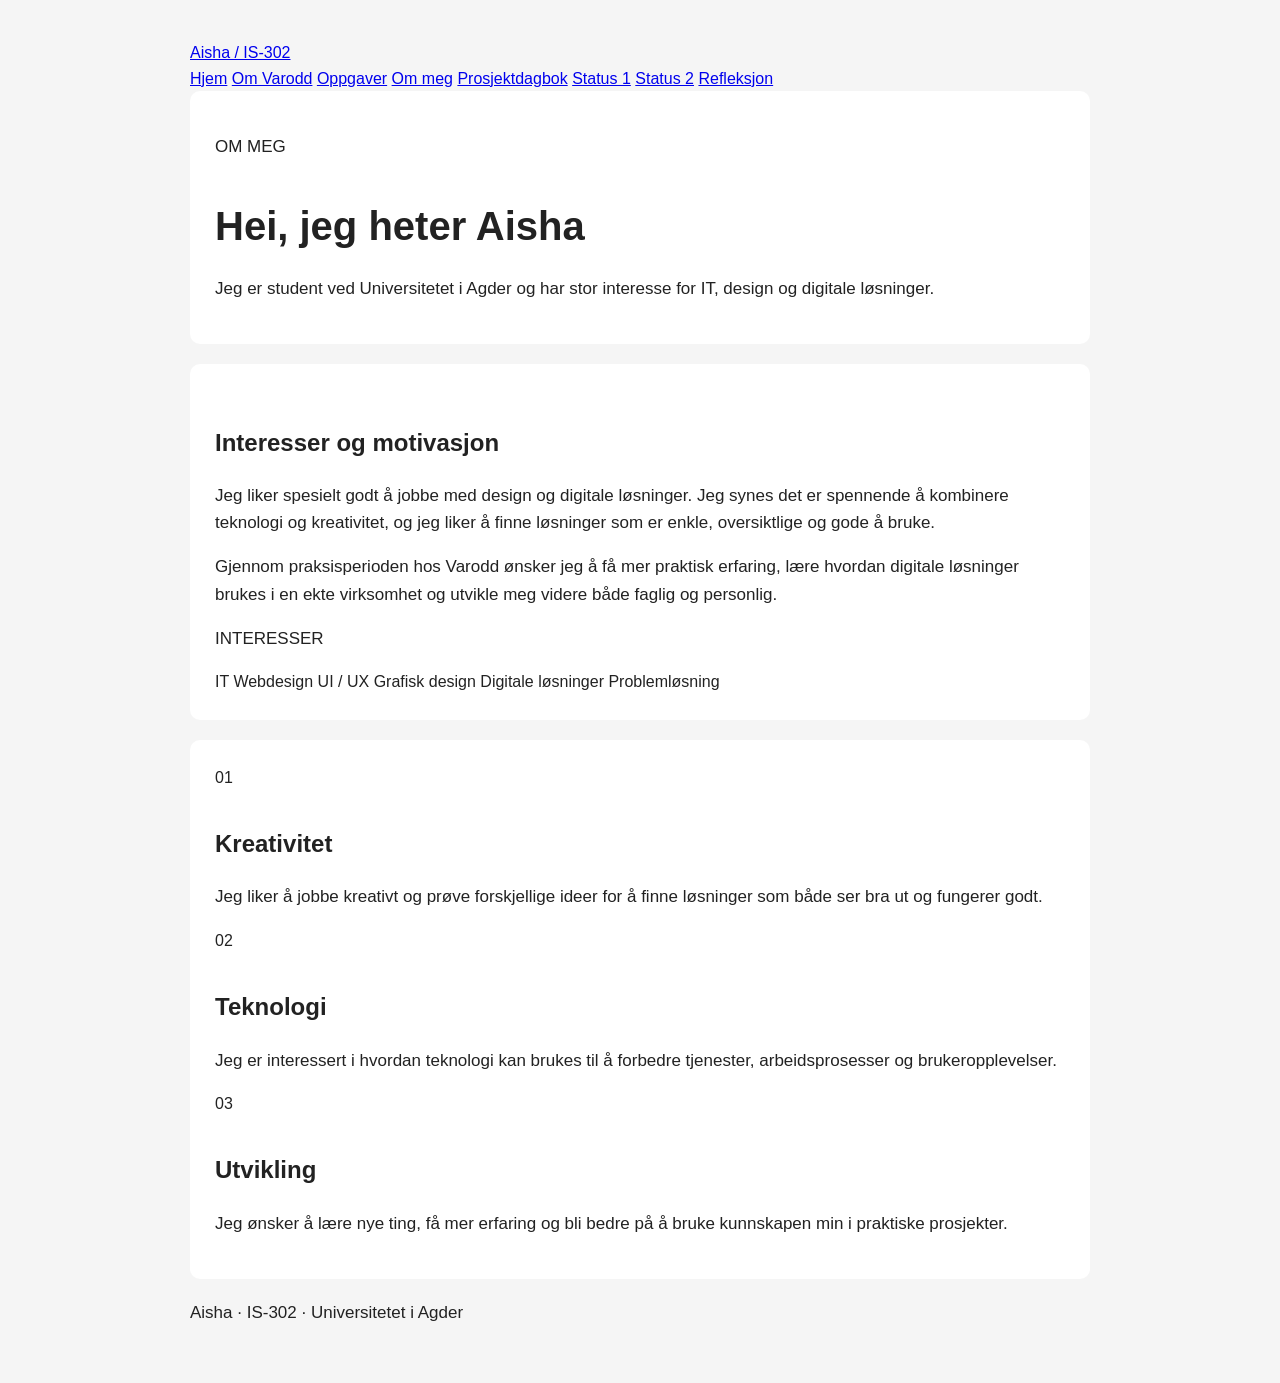
==== om-meg.html @ f6981ced "Create om-meg.html" ====
<!DOCTYPE html>
<html lang="no">
<head>
  <meta charset="UTF-8">
  <meta name="viewport" content="width=device-width, initial-scale=1.0">

  <title>Om meg</title>

  <link rel="stylesheet" href="style.css">
</head>

<body>

  <header class="navbar">
    <a href="index.html" class="logo">Aisha / IS-302</a>

    <nav>
      <a href="index.html">Hjem</a>
      <a href="om-varodd.html">Om Varodd</a>
      <a href="oppgaver.html">Oppgaver</a>
      <a href="om-meg.html" class="active">Om meg</a>
      <a href="prosjektdagbok.html">Prosjektdagbok</a>
      <a href="status1.html">Status 1</a>
      <a href="status2.html">Status 2</a>
      <a href="refleksjon.html">Refleksjon</a>
    </nav>
  </header>

  <main class="page">

    <section class="page-hero">
      <p class="eyebrow">OM MEG</p>

      <h1>Hei, jeg heter Aisha</h1>

      <p class="page-intro">
        Jeg er student ved Universitetet i Agder og har stor interesse
        for IT, design og digitale løsninger.
      </p>
    </section>

    <section class="about-layout">

      <article class="about-main">
        <h2>Interesser og motivasjon</h2>

        <p>
          Jeg liker spesielt godt å jobbe med design og digitale løsninger.
          Jeg synes det er spennende å kombinere teknologi og kreativitet,
          og jeg liker å finne løsninger som er enkle, oversiktlige og gode å bruke.
        </p>

        <p>
          Gjennom praksisperioden hos Varodd ønsker jeg å få mer praktisk erfaring,
          lære hvordan digitale løsninger brukes i en ekte virksomhet og utvikle
          meg videre både faglig og personlig.
        </p>
      </article>

      <aside class="skills-card">
        <p class="eyebrow">INTERESSER</p>

        <div class="skill-list">
          <span>IT</span>
          <span>Webdesign</span>
          <span>UI / UX</span>
          <span>Grafisk design</span>
          <span>Digitale løsninger</span>
          <span>Problemløsning</span>
        </div>
      </aside>

    </section>

    <section class="content-grid">

      <article class="info-card">
        <span class="card-number">01</span>
        <h2>Kreativitet</h2>
        <p>
          Jeg liker å jobbe kreativt og prøve forskjellige ideer for å finne
          løsninger som både ser bra ut og fungerer godt.
        </p>
      </article>

      <article class="info-card">
        <span class="card-number">02</span>
        <h2>Teknologi</h2>
        <p>
          Jeg er interessert i hvordan teknologi kan brukes til å forbedre
          tjenester, arbeidsprosesser og brukeropplevelser.
        </p>
      </article>

      <article class="info-card">
        <span class="card-number">03</span>
        <h2>Utvikling</h2>
        <p>
          Jeg ønsker å lære nye ting, få mer erfaring og bli bedre på å bruke
          kunnskapen min i praktiske prosjekter.
        </p>
      </article>

    </section>

  </main>

  <footer>
    <p>Aisha · IS-302 · Universitetet i Agder</p>
  </footer>

  <script src="script.js"></script>

</body>
</html>
---- style.css ----
body {
  font-family: Arial, sans-serif;
  max-width: 900px;
  margin: 0 auto;
  padding: 40px 20px;
  line-height: 1.6;
  background-color: #f5f5f5;
  color: #222;
}

h1 {
  font-size: 40px;
  margin-bottom: 10px;
}

h2 {
  margin-top: 35px;
  font-size: 24px;
}

p {
  font-size: 17px;
}

section {
  background: white;
  padding: 25px;
  margin-bottom: 20px;
  border-radius: 10px;
}
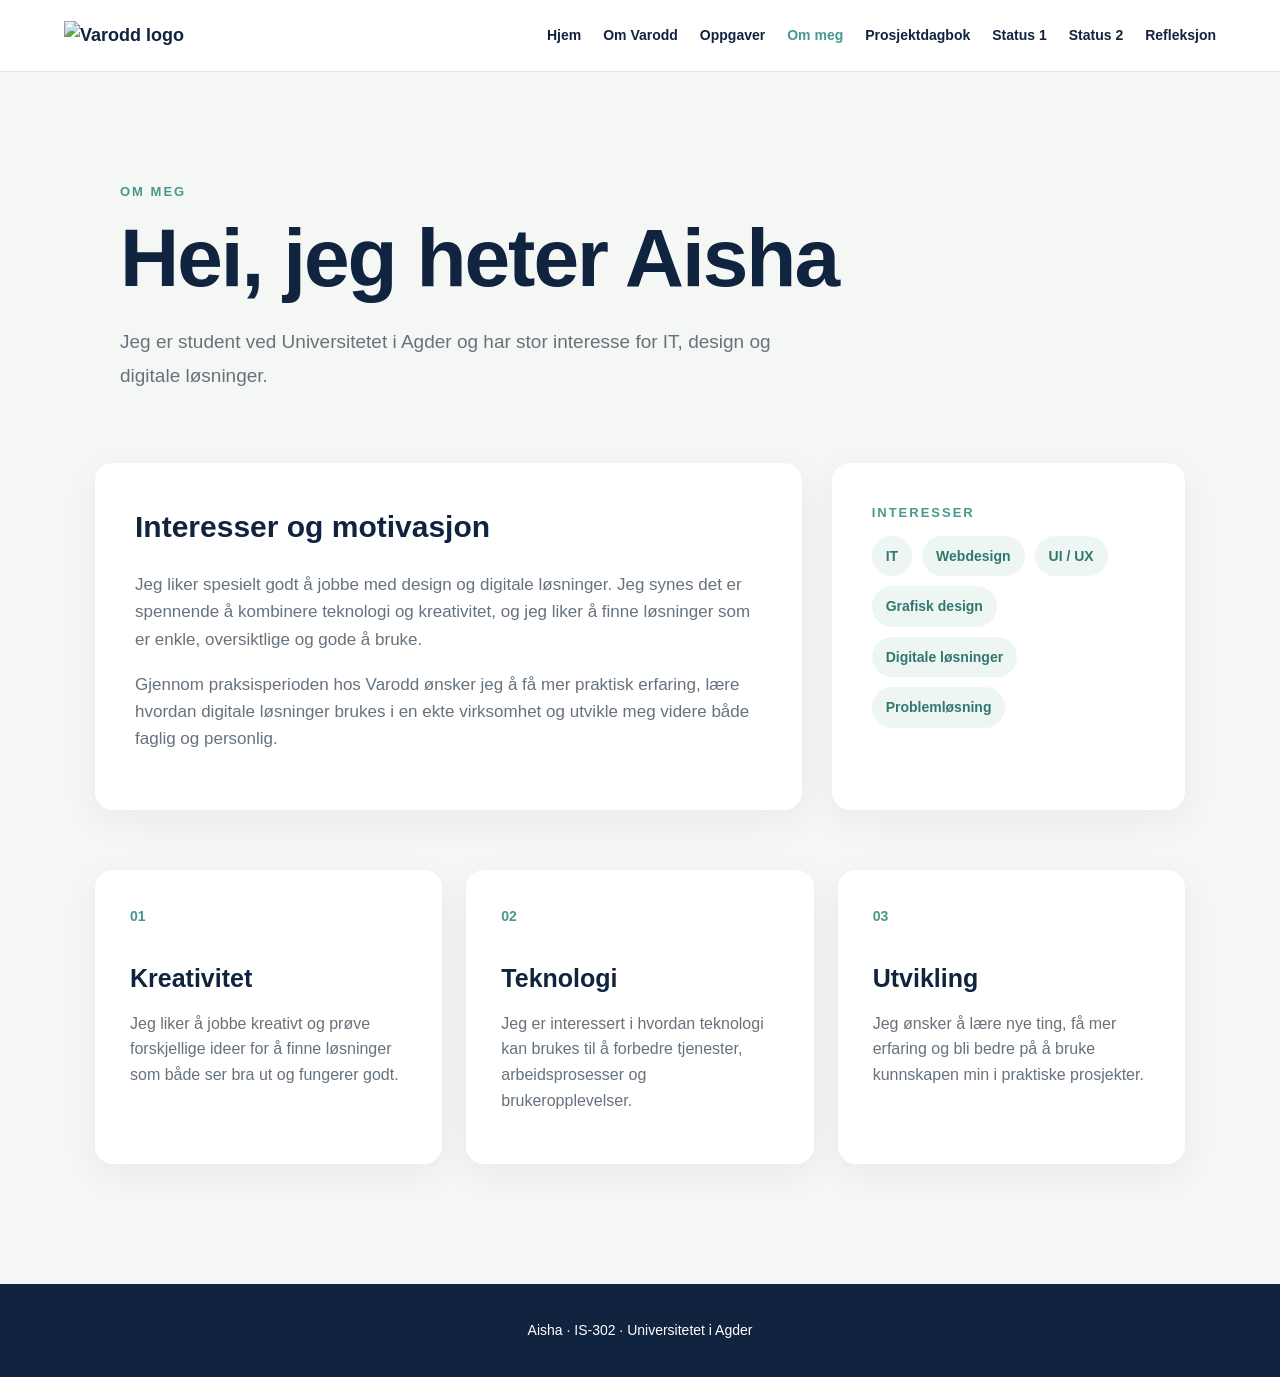
==== commit 2e780ddb: "Update om-meg.html" ====
--- a/om-meg.html
+++ b/om-meg.html
@@ -12,7 +12,9 @@
 <body>
 
   <header class="navbar">
-    <a href="index.html" class="logo">Aisha / IS-302</a>
+    <a href="index.html" class="logo">
+  <img src="logo.jpg" alt="Varodd logo">
+</a>
 
     <nav>
       <a href="index.html">Hjem</a>
--- a/style.css
+++ b/style.css
@@ -1,30 +1,498 @@
+* {
+  box-sizing: border-box;
+  margin: 0;
+  padding: 0;
+}
+
+html {
+  scroll-behavior: smooth;
+}
+
 body {
-  font-family: Arial, sans-serif;
+  font-family: Arial, Helvetica, sans-serif;
+  background: #f5f7f4;
+  color: #10233f;
+  line-height: 1.6;
+}
+
+/* NAVBAR */
+
+.navbar {
+  position: sticky;
+  top: 0;
+  z-index: 1000;
+  min-height: 72px;
+  padding: 0 5%;
+  display: flex;
+  align-items: center;
+  justify-content: space-between;
+  background: rgba(255, 255, 255, 0.96);
+  backdrop-filter: blur(10px);
+  border-bottom: 1px solid #e4e8e5;
+}
+
+.logo {
+  color: #10233f;
+  text-decoration: none;
+  font-size: 18px;
+  font-weight: 700;
+}
+
+nav {
+  display: flex;
+  align-items: center;
+  gap: 22px;
+  flex-wrap: wrap;
+}
+
+nav a {
+  color: #10233f;
+  text-decoration: none;
+  font-size: 14px;
+  font-weight: 600;
+  transition: color 0.2s ease;
+}
+
+nav a:hover,
+nav a.active {
+  color: #48998d;
+}
+
+/* FORSIDE / HERO */
+
+.hero {
+  position: relative;
+  min-height: 100vh;
+  display: flex;
+  align-items: center;
+  justify-content: center;
+  background-image: url("varodd.jpg");
+  background-size: cover;
+  background-position: center;
+  overflow: hidden;
+}
+
+.hero-overlay {
+  position: absolute;
+  inset: 0;
+  background: rgba(8, 31, 54, 0.48);
+}
+
+.hero-content {
+  position: relative;
+  z-index: 2;
+  text-align: center;
+  color: white;
+  padding: 30px;
+}
+
+.varodd-title {
+  display: flex;
+  justify-content: center;
+  gap: 8px;
+  overflow: hidden;
+}
+
+.letter {
+  display: inline-block;
+  font-size: clamp(65px, 12vw, 160px);
+  line-height: 1;
+  font-weight: 800;
+  letter-spacing: -5px;
+  opacity: 0;
+}
+
+.from-top {
+  transform: translateY(-180px);
+  animation: enterTop 1.3s forwards;
+}
+
+.from-bottom {
+  transform: translateY(180px);
+  animation: enterBottom 1.3s forwards;
+}
+
+@keyframes enterTop {
+  to {
+    opacity: 1;
+    transform: translateY(0);
+  }
+}
+
+@keyframes enterBottom {
+  to {
+    opacity: 1;
+    transform: translateY(0);
+  }
+}
+
+.hero-subtitle {
+  margin-top: 28px;
+  font-size: 20px;
+  opacity: 0;
+  animation: fadeIn 1s forwards;
+  animation-delay: 1.6s;
+}
+
+.hero-button {
+  display: inline-block;
+  margin-top: 30px;
+  padding: 14px 26px;
+  background: #58a79c;
+  color: white;
+  text-decoration: none;
+  border-radius: 50px;
+  font-weight: 700;
+  opacity: 0;
+  animation: fadeIn 1s forwards;
+  animation-delay: 2s;
+  transition: transform 0.2s ease, background 0.2s ease;
+}
+
+.hero-button:hover {
+  transform: translateY(-2px);
+  background: #478f85;
+}
+
+@keyframes fadeIn {
+  to {
+    opacity: 1;
+  }
+}
+
+/* FORSIDE INTRO */
+
+.intro {
+  max-width: 950px;
+  margin: 0 auto;
+  padding: 110px 30px 80px;
+  text-align: center;
+}
+
+.eyebrow {
+  margin-bottom: 12px;
+  color: #48998d;
+  font-size: 13px;
+  font-weight: 700;
+  letter-spacing: 2px;
+}
+
+.intro h2 {
+  margin: 16px 0 25px;
+  font-size: clamp(35px, 5vw, 60px);
+  line-height: 1.1;
+}
+
+.intro p:last-child {
+  max-width: 700px;
+  margin: 0 auto;
+  line-height: 1.8;
+  font-size: 18px;
+  color: #5d6875;
+}
+
+/* FORSIDE CARDS */
+
+.cards {
+  max-width: 1150px;
+  margin: 0 auto;
+  padding: 20px 30px 120px;
+  display: grid;
+  grid-template-columns: repeat(3, 1fr);
+  gap: 25px;
+}
+
+.card {
+  background: white;
+  padding: 40px;
+  border-radius: 18px;
+  min-height: 280px;
+  box-shadow: 0 10px 35px rgba(16, 35, 63, 0.06);
+}
+
+.card span {
+  color: #48998d;
+  font-weight: 700;
+  font-size: 14px;
+}
+
+.card h3 {
+  margin: 35px 0 15px;
+  font-size: 25px;
+}
+
+.card p {
+  line-height: 1.7;
+  color: #66717d;
+}
+
+/* VANLIGE SIDER */
+
+.page {
+  min-height: 100vh;
+}
+
+.page-hero {
+  max-width: 1100px;
+  margin: 0 auto;
+  padding: 110px 30px 70px;
+}
+
+.page-hero h1 {
   max-width: 900px;
-  margin: 0 auto;
-  padding: 40px 20px;
-  line-height: 1.6;
-  background-color: #f5f5f5;
-  color: #222;
-}
-
-h1 {
-  font-size: 40px;
+  margin-bottom: 24px;
+  font-size: clamp(44px, 7vw, 82px);
+  line-height: 1.05;
+  letter-spacing: -2px;
+}
+
+.page-intro {
+  max-width: 700px;
+  color: #66727d;
+  font-size: 19px;
+  line-height: 1.8;
+}
+
+/* INFO CARDS */
+
+.content-grid {
+  max-width: 1150px;
+  margin: 0 auto;
+  padding: 0 30px 120px;
+  display: grid;
+  grid-template-columns: repeat(3, 1fr);
+  gap: 24px;
+}
+
+.info-card {
+  padding: 35px;
+  background: white;
+  border-radius: 18px;
+  box-shadow: 0 10px 35px rgba(16, 35, 63, 0.06);
+}
+
+.card-number {
+  display: block;
+  margin-bottom: 35px;
+  color: #48998d;
+  font-size: 14px;
+  font-weight: 700;
+}
+
+.info-card h2 {
+  margin-bottom: 18px;
+  font-size: 25px;
+  line-height: 1.2;
+}
+
+.info-card p {
+  margin-bottom: 16px;
+  color: #66727d;
+}
+
+/* OM MEG */
+
+.about-layout {
+  max-width: 1150px;
+  margin: 0 auto;
+  padding: 0 30px 60px;
+  display: grid;
+  grid-template-columns: 2fr 1fr;
+  gap: 30px;
+}
+
+.about-main,
+.skills-card {
+  padding: 40px;
+  background: white;
+  border-radius: 18px;
+  box-shadow: 0 10px 35px rgba(16, 35, 63, 0.06);
+}
+
+.about-main h2 {
+  margin-bottom: 20px;
+  font-size: 30px;
+}
+
+.about-main p {
+  margin-bottom: 18px;
+  color: #66727d;
+  font-size: 17px;
+}
+
+.skill-list {
+  display: flex;
+  flex-wrap: wrap;
+  gap: 10px;
+}
+
+.skill-list span {
+  padding: 9px 14px;
+  background: #eef6f3;
+  color: #32776e;
+  border-radius: 100px;
+  font-size: 14px;
+  font-weight: 600;
+}
+
+/* PROSJEKTDAGBOK */
+
+.timeline {
+  position: relative;
+  max-width: 900px;
+  margin: 0 auto;
+  padding: 0 30px 120px;
+}
+
+.timeline::before {
+  content: "";
+  position: absolute;
+  left: 43px;
+  top: 0;
+  bottom: 120px;
+  width: 2px;
+  background: #cfe4df;
+}
+
+.timeline-item {
+  position: relative;
+  padding-left: 65px;
+  margin-bottom: 45px;
+}
+
+.timeline-marker {
+  position: absolute;
+  left: 6px;
+  top: 8px;
+  width: 16px;
+  height: 16px;
+  border-radius: 50%;
+  background: #48998d;
+  border: 4px solid #e9f4f1;
+}
+
+.timeline-content {
+  padding: 30px;
+  background: white;
+  border-radius: 18px;
+  box-shadow: 0 10px 35px rgba(16, 35, 63, 0.06);
+}
+
+.timeline-date {
+  display: block;
   margin-bottom: 10px;
-}
-
-h2 {
-  margin-top: 35px;
-  font-size: 24px;
-}
-
-p {
-  font-size: 17px;
-}
-
-section {
+  color: #48998d;
+  font-size: 13px;
+  font-weight: 700;
+  letter-spacing: 1px;
+  text-transform: uppercase;
+}
+
+.timeline-content h2 {
+  margin-bottom: 12px;
+  font-size: 25px;
+}
+
+.timeline-content p {
+  color: #66727d;
+}
+
+/* REFLEKSJON */
+
+.reflection-layout {
+  max-width: 1100px;
+  margin: 0 auto;
+  padding: 0 30px 120px;
+  display: grid;
+  grid-template-columns: repeat(2, 1fr);
+  gap: 24px;
+}
+
+.reflection-card {
+  padding: 36px;
   background: white;
-  padding: 25px;
-  margin-bottom: 20px;
-  border-radius: 10px;
-}
+  border-radius: 18px;
+  box-shadow: 0 10px 35px rgba(16, 35, 63, 0.06);
+}
+
+.reflection-card h2 {
+  margin-bottom: 18px;
+  font-size: 26px;
+}
+
+.reflection-card p {
+  color: #66727d;
+}
+
+/* FOOTER */
+
+footer {
+  padding: 35px 20px;
+  text-align: center;
+  background: #10233f;
+  color: white;
+  font-size: 14px;
+}
+
+/* TABLET */
+
+@media (max-width: 1000px) {
+  .navbar {
+    align-items: flex-start;
+    flex-direction: column;
+    padding-top: 18px;
+    padding-bottom: 18px;
+    gap: 14px;
+  }
+
+  nav {
+    gap: 14px;
+  }
+
+  .cards,
+  .content-grid {
+    grid-template-columns: 1fr;
+  }
+
+  .about-layout {
+    grid-template-columns: 1fr;
+  }
+
+  .reflection-layout {
+    grid-template-columns: 1fr;
+  }
+}
+
+/* MOBIL */
+
+@media (max-width: 600px) {
+  nav {
+    display: none;
+  }
+
+  .page-hero {
+    padding-top: 70px;
+  }
+
+  .page-hero h1 {
+    font-size: 44px;
+  }
+
+  .letter {
+    font-size: 60px;
+    letter-spacing: -3px;
+  }
+
+  .hero-subtitle {
+    font-size: 17px;
+  }
+
+  .info-card,
+  .card,
+  .about-main,
+  .skills-card,
+  .timeline-content,
+  .reflection-card {
+    padding: 25px;
+  }
+}
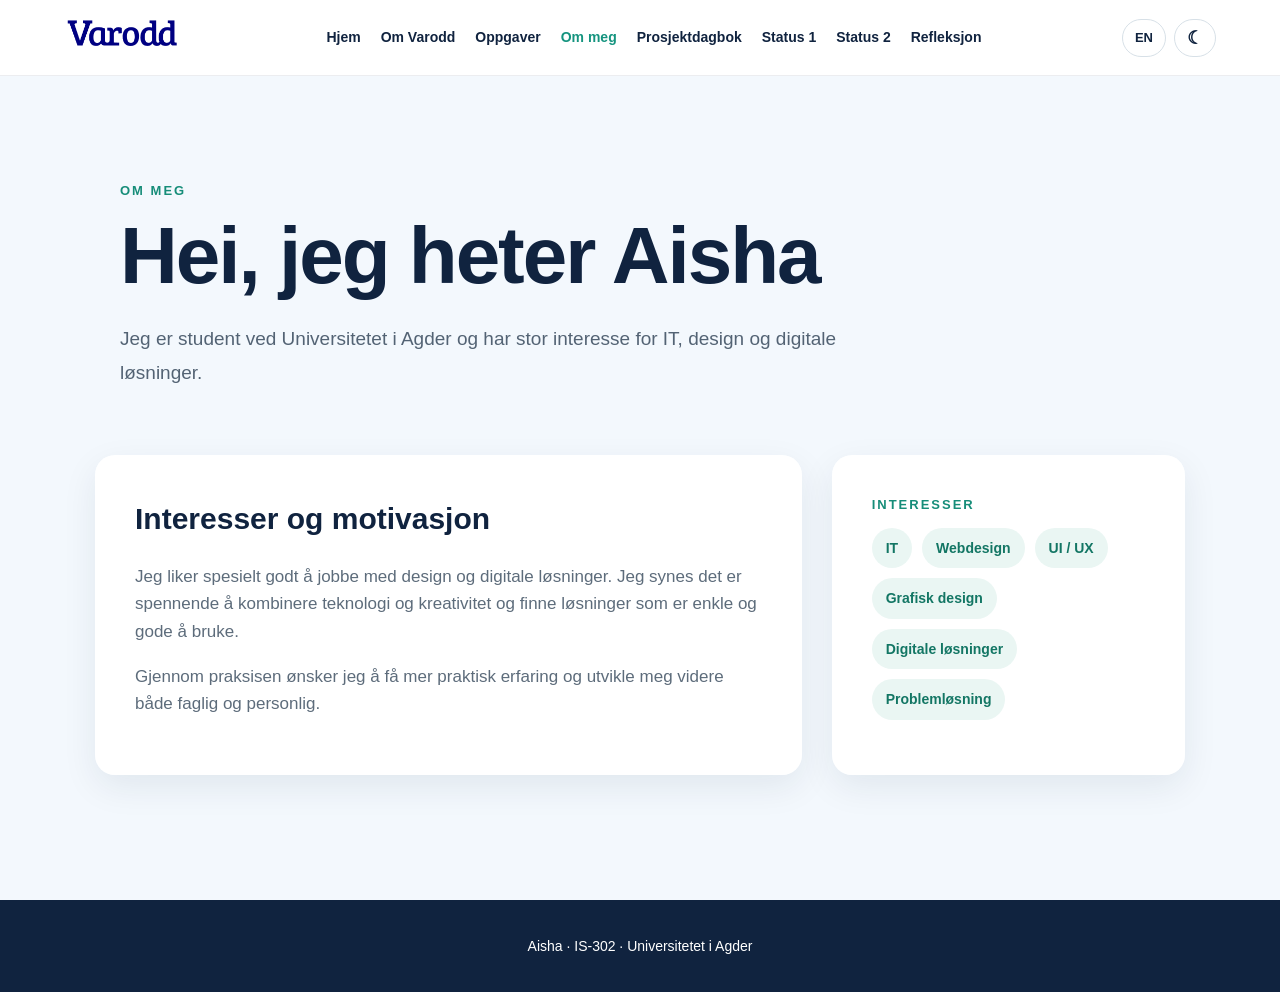
==== commit 6ba72f3f: "Update om-meg.html" ====
--- a/om-meg.html
+++ b/om-meg.html
@@ -11,107 +11,109 @@
 
 <body>
 
-  <header class="navbar">
-    <a href="index.html" class="logo">
-  <img src="logo.jpg" alt="Varodd logo">
-</a>
+<header class="navbar">
 
-    <nav>
-      <a href="index.html">Hjem</a>
-      <a href="om-varodd.html">Om Varodd</a>
-      <a href="oppgaver.html">Oppgaver</a>
-      <a href="om-meg.html" class="active">Om meg</a>
-      <a href="prosjektdagbok.html">Prosjektdagbok</a>
-      <a href="status1.html">Status 1</a>
-      <a href="status2.html">Status 2</a>
-      <a href="refleksjon.html">Refleksjon</a>
-    </nav>
-  </header>
+  <a href="index.html" class="logo">
+    <img src="logo.jpg" alt="Varodd">
+  </a>
 
-  <main class="page">
+  <nav>
+    <a href="index.html" data-no="Hjem" data-en="Home">Hjem</a>
+    <a href="om-varodd.html" data-no="Om Varodd" data-en="About Varodd">Om Varodd</a>
+    <a href="oppgaver.html" data-no="Oppgaver" data-en="Tasks">Oppgaver</a>
+    <a href="om-meg.html" class="active" data-no="Om meg" data-en="About me">Om meg</a>
+    <a href="prosjektdagbok.html" data-no="Prosjektdagbok" data-en="Project diary">Prosjektdagbok</a>
+    <a href="status1.html">Status 1</a>
+    <a href="status2.html">Status 2</a>
+    <a href="refleksjon.html" data-no="Refleksjon" data-en="Reflection">Refleksjon</a>
+  </nav>
 
-    <section class="page-hero">
-      <p class="eyebrow">OM MEG</p>
+  <div class="nav-controls">
+    <button id="languageBtn" class="nav-control">EN</button>
+    <button id="themeBtn" class="nav-control theme-btn">☾</button>
+  </div>
 
-      <h1>Hei, jeg heter Aisha</h1>
+</header>
 
-      <p class="page-intro">
-        Jeg er student ved Universitetet i Agder og har stor interesse
-        for IT, design og digitale løsninger.
+<main class="page">
+
+  <section class="page-hero">
+
+    <p class="eyebrow"
+       data-no="OM MEG"
+       data-en="ABOUT ME">
+      OM MEG
+    </p>
+
+    <h1
+      data-no="Hei, jeg heter Aisha"
+      data-en="Hi, my name is Aisha">
+      Hei, jeg heter Aisha
+    </h1>
+
+    <p class="page-intro"
+       data-no="Jeg er student ved Universitetet i Agder og har stor interesse for IT, design og digitale løsninger."
+       data-en="I am a student at the University of Agder with a strong interest in IT, design and digital solutions.">
+      Jeg er student ved Universitetet i Agder.
+    </p>
+
+  </section>
+
+  <section class="about-layout">
+
+    <article class="about-main">
+
+      <h2
+        data-no="Interesser og motivasjon"
+        data-en="Interests and motivation">
+        Interesser og motivasjon
+      </h2>
+
+      <p
+        data-no="Jeg liker spesielt godt å jobbe med design og digitale løsninger. Jeg synes det er spennende å kombinere teknologi og kreativitet og finne løsninger som er enkle og gode å bruke."
+        data-en="I especially enjoy working with design and digital solutions. I find it exciting to combine technology and creativity and create solutions that are simple and easy to use.">
+        Jeg liker spesielt godt å jobbe med design og digitale løsninger.
       </p>
-    </section>
 
-    <section class="about-layout">
+      <p
+        data-no="Gjennom praksisen ønsker jeg å få mer praktisk erfaring og utvikle meg videre både faglig og personlig."
+        data-en="Through the internship I want to gain more practical experience and continue developing both professionally and personally.">
+        Gjennom praksisen ønsker jeg å få mer praktisk erfaring.
+      </p>
 
-      <article class="about-main">
-        <h2>Interesser og motivasjon</h2>
+    </article>
 
-        <p>
-          Jeg liker spesielt godt å jobbe med design og digitale løsninger.
-          Jeg synes det er spennende å kombinere teknologi og kreativitet,
-          og jeg liker å finne løsninger som er enkle, oversiktlige og gode å bruke.
-        </p>
+    <aside class="skills-card">
 
-        <p>
-          Gjennom praksisperioden hos Varodd ønsker jeg å få mer praktisk erfaring,
-          lære hvordan digitale løsninger brukes i en ekte virksomhet og utvikle
-          meg videre både faglig og personlig.
-        </p>
-      </article>
+      <p class="eyebrow"
+         data-no="INTERESSER"
+         data-en="INTERESTS">
+        INTERESSER
+      </p>
 
-      <aside class="skills-card">
-        <p class="eyebrow">INTERESSER</p>
+      <div class="skill-list">
+        <span>IT</span>
+        <span>Webdesign</span>
+        <span>UI / UX</span>
+        <span data-no="Grafisk design" data-en="Graphic design">Grafisk design</span>
+        <span data-no="Digitale løsninger" data-en="Digital solutions">Digitale løsninger</span>
+        <span data-no="Problemløsning" data-en="Problem solving">Problemløsning</span>
+      </div>
 
-        <div class="skill-list">
-          <span>IT</span>
-          <span>Webdesign</span>
-          <span>UI / UX</span>
-          <span>Grafisk design</span>
-          <span>Digitale løsninger</span>
-          <span>Problemløsning</span>
-        </div>
-      </aside>
+    </aside>
 
-    </section>
+  </section>
 
-    <section class="content-grid">
+</main>
 
-      <article class="info-card">
-        <span class="card-number">01</span>
-        <h2>Kreativitet</h2>
-        <p>
-          Jeg liker å jobbe kreativt og prøve forskjellige ideer for å finne
-          løsninger som både ser bra ut og fungerer godt.
-        </p>
-      </article>
+<footer>
+  <p>Aisha · IS-302 · Universitetet i Agder</p>
+</footer>
 
-      <article class="info-card">
-        <span class="card-number">02</span>
-        <h2>Teknologi</h2>
-        <p>
-          Jeg er interessert i hvordan teknologi kan brukes til å forbedre
-          tjenester, arbeidsprosesser og brukeropplevelser.
-        </p>
-      </article>
-
-      <article class="info-card">
-        <span class="card-number">03</span>
-        <h2>Utvikling</h2>
-        <p>
-          Jeg ønsker å lære nye ting, få mer erfaring og bli bedre på å bruke
-          kunnskapen min i praktiske prosjekter.
-        </p>
-      </article>
-
-    </section>
-
-  </main>
-
-  <footer>
-    <p>Aisha · IS-302 · Universitetet i Agder</p>
-  </footer>
-
-  <script src="script.js"></script>
+<script src="script.js"></script>
 
 </body>
 </html>
+
+</body>
+</html>
--- a/style.css
+++ b/style.css
@@ -9,10 +9,43 @@
 }
 
 body {
+  position: relative;
+  min-height: 100vh;
+
   font-family: Arial, Helvetica, sans-serif;
-  background: #f5f7f4;
   color: #10233f;
   line-height: 1.6;
+
+  background: transparent;
+
+  transition:
+    color 0.3s ease,
+    background 0.3s ease;
+}
+
+/* GLOBAL BACKGROUND */
+
+body::before {
+  content: "";
+  position: fixed;
+  inset: 0;
+  z-index: -2;
+
+  background-image: url("bakgrunn.jpg");
+  background-size: cover;
+  background-position: center;
+  background-repeat: no-repeat;
+}
+
+body::after {
+  content: "";
+  position: fixed;
+  inset: 0;
+  z-index: -1;
+
+  background: rgba(242, 248, 253, 0.9);
+
+  transition: background 0.3s ease;
 }
 
 /* NAVBAR */
@@ -21,95 +54,189 @@
   position: sticky;
   top: 0;
   z-index: 1000;
-  min-height: 72px;
+
+  min-height: 76px;
+
   padding: 0 5%;
+
   display: flex;
   align-items: center;
   justify-content: space-between;
+
+  gap: 30px;
+
   background: rgba(255, 255, 255, 0.96);
-  backdrop-filter: blur(10px);
-  border-bottom: 1px solid #e4e8e5;
+
+  backdrop-filter: blur(12px);
+
+  border-bottom: 1px solid rgba(16, 35, 63, 0.08);
 }
 
 .logo {
-  color: #10233f;
+  display: flex;
+  align-items: center;
+
   text-decoration: none;
-  font-size: 18px;
-  font-weight: 700;
+
+  flex-shrink: 0;
+}
+
+.logo img {
+  height: 46px;
+  width: auto;
+  display: block;
 }
 
 nav {
   display: flex;
   align-items: center;
-  gap: 22px;
-  flex-wrap: wrap;
+  justify-content: center;
+
+  gap: 20px;
+
+  flex: 1;
 }
 
 nav a {
   color: #10233f;
+
   text-decoration: none;
+
   font-size: 14px;
   font-weight: 600;
-  transition: color 0.2s ease;
-}
-
-nav a:hover,
+
+  white-space: nowrap;
+
+  transition:
+    color 0.2s ease,
+    transform 0.2s ease;
+}
+
+nav a:hover {
+  color: #15947f;
+}
+
 nav a.active {
-  color: #48998d;
-}
-
-/* FORSIDE / HERO */
-
-.hero {
-  position: relative;
-  min-height: 100vh;
+  color: #15947f;
+}
+
+/* NAV CONTROLS */
+
+.nav-controls {
+  display: flex;
+  align-items: center;
+
+  gap: 8px;
+
+  flex-shrink: 0;
+}
+
+.nav-control {
+  min-width: 42px;
+  height: 38px;
+
+  padding: 0 12px;
+
   display: flex;
   align-items: center;
   justify-content: center;
+
+  border: 1px solid #d7e0e7;
+  border-radius: 100px;
+
+  background: white;
+  color: #10233f;
+
+  font-size: 13px;
+  font-weight: 700;
+
+  cursor: pointer;
+
+  transition:
+    transform 0.2s ease,
+    background 0.2s ease,
+    color 0.2s ease;
+}
+
+.nav-control:hover {
+  transform: translateY(-2px);
+
+  background: #edf7f5;
+}
+
+.theme-btn {
+  font-size: 18px;
+}
+
+/* HOME HERO */
+
+.hero {
+  position: relative;
+
+  min-height: calc(100vh - 76px);
+
+  display: flex;
+  align-items: center;
+  justify-content: center;
+
   background-image: url("varodd.jpg");
   background-size: cover;
   background-position: center;
+  background-repeat: no-repeat;
+
   overflow: hidden;
 }
 
 .hero-overlay {
   position: absolute;
   inset: 0;
-  background: rgba(8, 31, 54, 0.48);
+
+  background: rgba(255, 255, 255, 0.28);
 }
 
 .hero-content {
   position: relative;
   z-index: 2;
+
+  padding: 30px;
+
   text-align: center;
-  color: white;
-  padding: 30px;
 }
 
 .varodd-title {
   display: flex;
   justify-content: center;
+  align-items: center;
+
   gap: 8px;
+
   overflow: hidden;
+
+  color: #071f62;
 }
 
 .letter {
   display: inline-block;
-  font-size: clamp(65px, 12vw, 160px);
+
+  font-size: clamp(70px, 12vw, 165px);
+  font-weight: 800;
   line-height: 1;
-  font-weight: 800;
-  letter-spacing: -5px;
+
+  letter-spacing: -6px;
+
   opacity: 0;
+
+  text-shadow: 0 3px 20px rgba(255, 255, 255, 0.35);
 }
 
 .from-top {
-  transform: translateY(-180px);
-  animation: enterTop 1.3s forwards;
+  transform: translateY(-220px);
+  animation: enterTop 1.25s ease forwards;
 }
 
 .from-bottom {
-  transform: translateY(180px);
-  animation: enterBottom 1.3s forwards;
+  transform: translateY(220px);
+  animation: enterBottom 1.25s ease forwards;
 }
 
 @keyframes enterTop {
@@ -128,30 +255,49 @@
 
 .hero-subtitle {
   margin-top: 28px;
-  font-size: 20px;
+
+  color: white;
+
+  font-size: 21px;
+  font-weight: 600;
+
+  text-shadow: 0 2px 12px rgba(0, 0, 0, 0.5);
+
   opacity: 0;
-  animation: fadeIn 1s forwards;
-  animation-delay: 1.6s;
+
+  animation: fadeIn 1s ease forwards;
+  animation-delay: 1.4s;
 }
 
 .hero-button {
   display: inline-block;
+
   margin-top: 30px;
-  padding: 14px 26px;
-  background: #58a79c;
+
+  padding: 14px 28px;
+
+  background: #168d79;
   color: white;
+
+  border-radius: 100px;
+
   text-decoration: none;
-  border-radius: 50px;
   font-weight: 700;
+
   opacity: 0;
-  animation: fadeIn 1s forwards;
-  animation-delay: 2s;
-  transition: transform 0.2s ease, background 0.2s ease;
+
+  animation: fadeIn 1s ease forwards;
+  animation-delay: 1.8s;
+
+  transition:
+    transform 0.2s ease,
+    background 0.2s ease;
 }
 
 .hero-button:hover {
-  transform: translateY(-2px);
-  background: #478f85;
+  transform: translateY(-3px);
+
+  background: #0e7564;
 }
 
 @keyframes fadeIn {
@@ -160,293 +306,465 @@
   }
 }
 
-/* FORSIDE INTRO */
+/* HOME INTRO */
 
 .intro {
   max-width: 950px;
+
   margin: 0 auto;
-  padding: 110px 30px 80px;
+
+  padding: 100px 30px 75px;
+
   text-align: center;
 }
 
 .eyebrow {
   margin-bottom: 12px;
-  color: #48998d;
+
+  color: #168d79;
+
   font-size: 13px;
   font-weight: 700;
+
   letter-spacing: 2px;
+
+  text-transform: uppercase;
 }
 
 .intro h2 {
-  margin: 16px 0 25px;
-  font-size: clamp(35px, 5vw, 60px);
+  margin: 15px 0 25px;
+
+  font-size: clamp(38px, 5vw, 60px);
+
   line-height: 1.1;
 }
 
 .intro p:last-child {
-  max-width: 700px;
+  max-width: 720px;
+
   margin: 0 auto;
+
+  color: #536374;
+
+  font-size: 18px;
   line-height: 1.8;
-  font-size: 18px;
-  color: #5d6875;
-}
-
-/* FORSIDE CARDS */
+}
+
+/* HOME CARDS */
 
 .cards {
   max-width: 1150px;
+
   margin: 0 auto;
+
   padding: 20px 30px 120px;
+
   display: grid;
   grid-template-columns: repeat(3, 1fr);
+
   gap: 25px;
 }
 
+.card,
+.info-card,
+.about-main,
+.skills-card,
+.timeline-content,
+.reflection-card {
+  background: rgba(255, 255, 255, 0.94);
+
+  backdrop-filter: blur(10px);
+
+  box-shadow: 0 12px 35px rgba(16, 35, 63, 0.08);
+}
+
 .card {
-  background: white;
+  min-height: 275px;
+
   padding: 40px;
-  border-radius: 18px;
-  min-height: 280px;
-  box-shadow: 0 10px 35px rgba(16, 35, 63, 0.06);
+
+  border-radius: 20px;
+
+  transition:
+    transform 0.25s ease,
+    box-shadow 0.25s ease;
+}
+
+.card:hover,
+.info-card:hover {
+  transform: translateY(-5px);
+
+  box-shadow: 0 18px 45px rgba(16, 35, 63, 0.14);
 }
 
 .card span {
-  color: #48998d;
+  color: #168d79;
+
+  font-size: 14px;
   font-weight: 700;
-  font-size: 14px;
 }
 
 .card h3 {
   margin: 35px 0 15px;
+
   font-size: 25px;
 }
 
 .card p {
+  color: #5d6c7b;
+
   line-height: 1.7;
-  color: #66717d;
-}
-
-/* VANLIGE SIDER */
+}
+
+/* STANDARD PAGE */
 
 .page {
-  min-height: 100vh;
+  min-height: calc(100vh - 76px);
 }
 
 .page-hero {
   max-width: 1100px;
+
   margin: 0 auto;
-  padding: 110px 30px 70px;
+
+  padding: 105px 30px 65px;
 }
 
 .page-hero h1 {
   max-width: 900px;
+
   margin-bottom: 24px;
-  font-size: clamp(44px, 7vw, 82px);
+
+  font-size: clamp(46px, 7vw, 80px);
+
   line-height: 1.05;
+
   letter-spacing: -2px;
 }
 
 .page-intro {
-  max-width: 700px;
-  color: #66727d;
+  max-width: 720px;
+
+  color: #536374;
+
   font-size: 19px;
   line-height: 1.8;
 }
 
-/* INFO CARDS */
+/* INFO GRID */
 
 .content-grid {
   max-width: 1150px;
+
   margin: 0 auto;
+
   padding: 0 30px 120px;
+
   display: grid;
   grid-template-columns: repeat(3, 1fr);
+
   gap: 24px;
 }
 
 .info-card {
   padding: 35px;
-  background: white;
-  border-radius: 18px;
-  box-shadow: 0 10px 35px rgba(16, 35, 63, 0.06);
+
+  border-radius: 20px;
+
+  transition:
+    transform 0.25s ease,
+    box-shadow 0.25s ease;
 }
 
 .card-number {
   display: block;
+
   margin-bottom: 35px;
-  color: #48998d;
+
+  color: #168d79;
+
   font-size: 14px;
   font-weight: 700;
 }
 
 .info-card h2 {
   margin-bottom: 18px;
+
   font-size: 25px;
+
   line-height: 1.2;
 }
 
 .info-card p {
   margin-bottom: 16px;
-  color: #66727d;
-}
-
-/* OM MEG */
+
+  color: #5d6c7b;
+}
+
+/* ABOUT ME */
 
 .about-layout {
   max-width: 1150px;
+
   margin: 0 auto;
+
   padding: 0 30px 60px;
+
   display: grid;
   grid-template-columns: 2fr 1fr;
+
   gap: 30px;
 }
 
 .about-main,
 .skills-card {
   padding: 40px;
-  background: white;
-  border-radius: 18px;
-  box-shadow: 0 10px 35px rgba(16, 35, 63, 0.06);
+
+  border-radius: 20px;
 }
 
 .about-main h2 {
   margin-bottom: 20px;
+
   font-size: 30px;
 }
 
 .about-main p {
   margin-bottom: 18px;
-  color: #66727d;
+
+  color: #5d6c7b;
+
   font-size: 17px;
 }
 
 .skill-list {
   display: flex;
   flex-wrap: wrap;
+
   gap: 10px;
 }
 
 .skill-list span {
   padding: 9px 14px;
-  background: #eef6f3;
-  color: #32776e;
+
+  background: #eaf6f3;
+  color: #137664;
+
   border-radius: 100px;
+
   font-size: 14px;
   font-weight: 600;
 }
 
-/* PROSJEKTDAGBOK */
+/* PROJECT DIARY */
 
 .timeline {
   position: relative;
+
   max-width: 900px;
+
   margin: 0 auto;
+
   padding: 0 30px 120px;
 }
 
 .timeline::before {
   content: "";
+
   position: absolute;
+
   left: 43px;
   top: 0;
   bottom: 120px;
+
   width: 2px;
-  background: #cfe4df;
+
+  background: #9ccdc4;
 }
 
 .timeline-item {
   position: relative;
+
+  margin-bottom: 45px;
+
   padding-left: 65px;
-  margin-bottom: 45px;
 }
 
 .timeline-marker {
   position: absolute;
+
   left: 6px;
   top: 8px;
+
   width: 16px;
   height: 16px;
+
+  background: #168d79;
+
+  border: 4px solid #dff1ed;
   border-radius: 50%;
-  background: #48998d;
-  border: 4px solid #e9f4f1;
 }
 
 .timeline-content {
   padding: 30px;
-  background: white;
-  border-radius: 18px;
-  box-shadow: 0 10px 35px rgba(16, 35, 63, 0.06);
+
+  border-radius: 20px;
 }
 
 .timeline-date {
   display: block;
+
   margin-bottom: 10px;
-  color: #48998d;
+
+  color: #168d79;
+
   font-size: 13px;
   font-weight: 700;
+
   letter-spacing: 1px;
+
   text-transform: uppercase;
 }
 
 .timeline-content h2 {
   margin-bottom: 12px;
+
   font-size: 25px;
 }
 
 .timeline-content p {
-  color: #66727d;
-}
-
-/* REFLEKSJON */
+  color: #5d6c7b;
+}
+
+/* REFLECTION */
 
 .reflection-layout {
   max-width: 1100px;
+
   margin: 0 auto;
+
   padding: 0 30px 120px;
+
   display: grid;
   grid-template-columns: repeat(2, 1fr);
+
   gap: 24px;
 }
 
 .reflection-card {
   padding: 36px;
-  background: white;
-  border-radius: 18px;
-  box-shadow: 0 10px 35px rgba(16, 35, 63, 0.06);
+
+  border-radius: 20px;
 }
 
 .reflection-card h2 {
   margin-bottom: 18px;
+
   font-size: 26px;
 }
 
 .reflection-card p {
-  color: #66727d;
+  color: #5d6c7b;
+}
+
+/* DARK MODE */
+
+body.dark-mode::after {
+  background: rgba(4, 15, 32, 0.88);
+}
+
+body.dark-mode {
+  color: #f0f5fb;
+}
+
+body.dark-mode .navbar {
+  background: rgba(6, 18, 37, 0.96);
+
+  border-bottom-color: rgba(255, 255, 255, 0.08);
+}
+
+body.dark-mode nav a {
+  color: #eaf1f8;
+}
+
+body.dark-mode nav a.active,
+body.dark-mode nav a:hover {
+  color: #71dbca;
+}
+
+body.dark-mode .nav-control {
+  background: #122a47;
+  color: white;
+
+  border-color: #284664;
+}
+
+body.dark-mode .intro p:last-child,
+body.dark-mode .page-intro,
+body.dark-mode .card p,
+body.dark-mode .info-card p,
+body.dark-mode .about-main p,
+body.dark-mode .timeline-content p,
+body.dark-mode .reflection-card p {
+  color: #c7d2df;
+}
+
+body.dark-mode .card,
+body.dark-mode .info-card,
+body.dark-mode .about-main,
+body.dark-mode .skills-card,
+body.dark-mode .timeline-content,
+body.dark-mode .reflection-card {
+  background: rgba(10, 29, 52, 0.93);
+
+  box-shadow: 0 12px 35px rgba(0, 0, 0, 0.25);
+}
+
+body.dark-mode .skill-list span {
+  background: #173d46;
+  color: #83dfd1;
+}
+
+body.dark-mode footer {
+  background: #061325;
 }
 
 /* FOOTER */
 
 footer {
   padding: 35px 20px;
-  text-align: center;
+
   background: #10233f;
   color: white;
+
+  text-align: center;
+
   font-size: 14px;
 }
 
 /* TABLET */
 
-@media (max-width: 1000px) {
+@media (max-width: 1120px) {
   .navbar {
+    padding: 15px 4%;
+
     align-items: flex-start;
-    flex-direction: column;
-    padding-top: 18px;
-    padding-bottom: 18px;
-    gap: 14px;
+
+    flex-wrap: wrap;
   }
 
   nav {
-    gap: 14px;
+    order: 3;
+
+    width: 100%;
+
+    justify-content: flex-start;
+
+    flex-wrap: wrap;
+  }
+
+  .nav-controls {
+    margin-left: auto;
   }
 
   .cards,
@@ -463,13 +781,46 @@
   }
 }
 
-/* MOBIL */
-
-@media (max-width: 600px) {
+/* MOBILE */
+
+@media (max-width: 650px) {
+  .navbar {
+    align-items: center;
+  }
+
+  .logo img {
+    height: 38px;
+  }
+
   nav {
     display: none;
   }
 
+  .nav-control {
+    min-width: 38px;
+    height: 36px;
+
+    padding: 0 9px;
+  }
+
+  .hero {
+    min-height: calc(100vh - 68px);
+  }
+
+  .varodd-title {
+    gap: 4px;
+  }
+
+  .letter {
+    font-size: clamp(50px, 16vw, 78px);
+
+    letter-spacing: -4px;
+  }
+
+  .hero-subtitle {
+    font-size: 17px;
+  }
+
   .page-hero {
     padding-top: 70px;
   }
@@ -478,17 +829,8 @@
     font-size: 44px;
   }
 
-  .letter {
-    font-size: 60px;
-    letter-spacing: -3px;
-  }
-
-  .hero-subtitle {
-    font-size: 17px;
-  }
-
+  .card,
   .info-card,
-  .card,
   .about-main,
   .skills-card,
   .timeline-content,
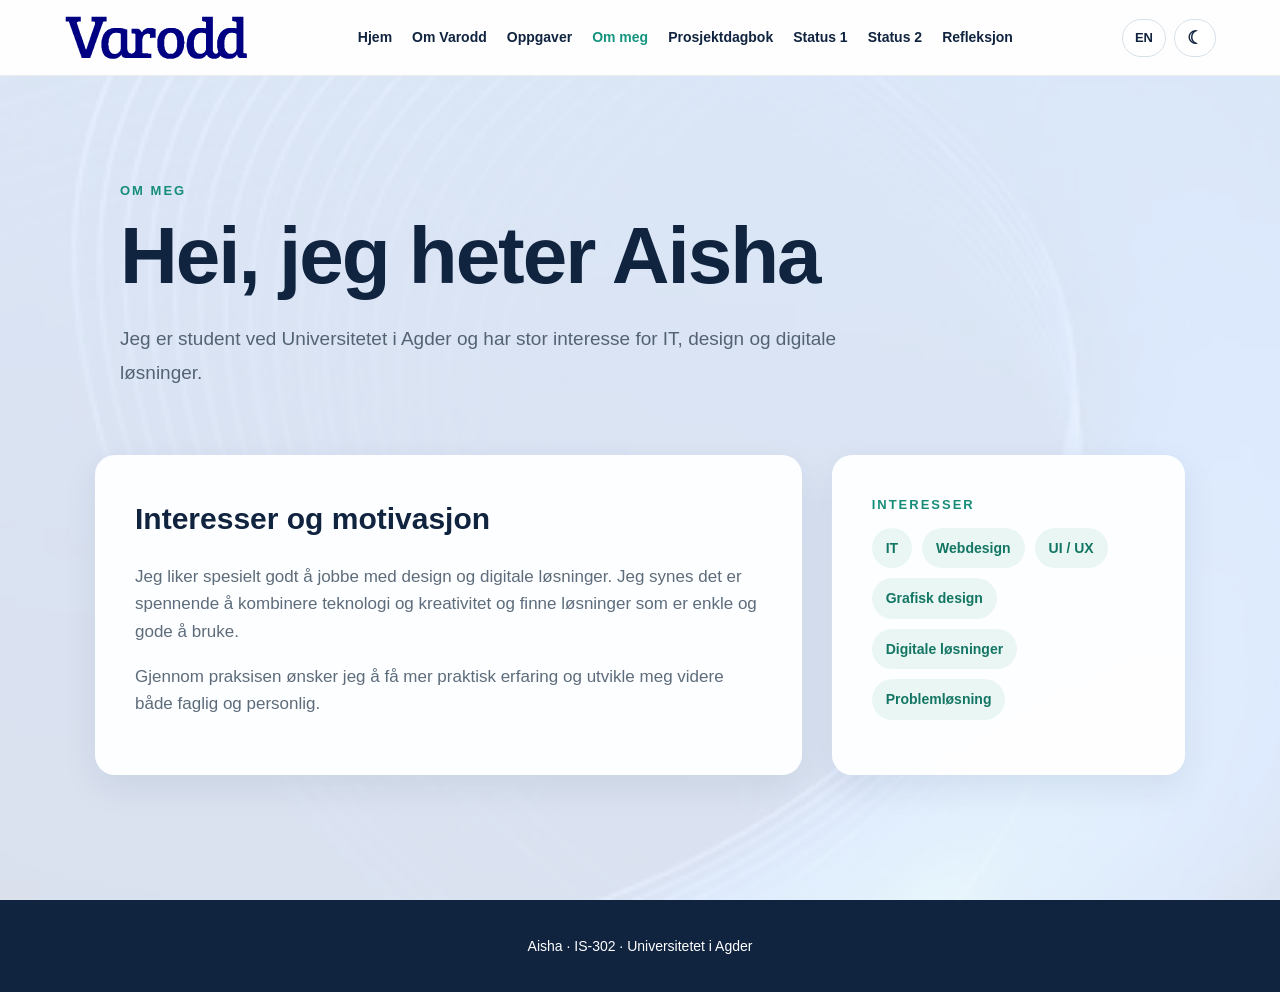
==== commit e0816406: "Update om-meg.html" ====
--- a/om-meg.html
+++ b/om-meg.html
@@ -14,7 +14,7 @@
 <header class="navbar">
 
   <a href="index.html" class="logo">
-    <img src="logo.jpg" alt="Varodd">
+    <img src="logo.svg" alt="Varodd">
   </a>
 
   <nav>
--- a/style.css
+++ b/style.css
@@ -23,7 +23,9 @@
     background 0.3s ease;
 }
 
-/* GLOBAL BACKGROUND */
+/* =========================
+   GLOBAL BACKGROUND
+========================= */
 
 body::before {
   content: "";
@@ -48,7 +50,9 @@
   transition: background 0.3s ease;
 }
 
-/* NAVBAR */
+/* =========================
+   NAVBAR
+========================= */
 
 .navbar {
   position: sticky;
@@ -84,6 +88,7 @@
 .logo img {
   height: 46px;
   width: auto;
+
   display: block;
 }
 
@@ -112,15 +117,14 @@
     transform 0.2s ease;
 }
 
-nav a:hover {
-  color: #15947f;
-}
-
+nav a:hover,
 nav a.active {
   color: #15947f;
 }
 
-/* NAV CONTROLS */
+/* =========================
+   NAV CONTROLS
+========================= */
 
 .nav-controls {
   display: flex;
@@ -168,7 +172,9 @@
   font-size: 18px;
 }
 
-/* HOME HERO */
+/* =========================
+   HOME HERO
+========================= */
 
 .hero {
   position: relative;
@@ -231,11 +237,13 @@
 
 .from-top {
   transform: translateY(-220px);
+
   animation: enterTop 1.25s ease forwards;
 }
 
 .from-bottom {
   transform: translateY(220px);
+
   animation: enterBottom 1.25s ease forwards;
 }
 
@@ -306,7 +314,9 @@
   }
 }
 
-/* HOME INTRO */
+/* =========================
+   HOME INTRO
+========================= */
 
 .intro {
   max-width: 950px;
@@ -350,7 +360,9 @@
   line-height: 1.8;
 }
 
-/* HOME CARDS */
+/* =========================
+   HOME CARDS
+========================= */
 
 .cards {
   max-width: 1150px;
@@ -416,7 +428,9 @@
   line-height: 1.7;
 }
 
-/* STANDARD PAGE */
+/* =========================
+   STANDARD PAGES
+========================= */
 
 .page {
   min-height: calc(100vh - 76px);
@@ -451,7 +465,9 @@
   line-height: 1.8;
 }
 
-/* INFO GRID */
+/* =========================
+   INFO GRID
+========================= */
 
 .content-grid {
   max-width: 1150px;
@@ -501,7 +517,9 @@
   color: #5d6c7b;
 }
 
-/* ABOUT ME */
+/* =========================
+   ABOUT ME
+========================= */
 
 .about-layout {
   max-width: 1150px;
@@ -556,7 +574,9 @@
   font-weight: 600;
 }
 
-/* PROJECT DIARY */
+/* =========================
+   PROJECT DIARY
+========================= */
 
 .timeline {
   position: relative;
@@ -636,7 +656,9 @@
   color: #5d6c7b;
 }
 
-/* REFLECTION */
+/* =========================
+   REFLECTION CARDS
+========================= */
 
 .reflection-layout {
   max-width: 1100px;
@@ -667,7 +689,45 @@
   color: #5d6c7b;
 }
 
-/* DARK MODE */
+/* =========================
+   SOON PAGES
+========================= */
+
+.soon-page {
+  min-height: calc(100vh - 76px);
+
+  display: flex;
+  flex-direction: column;
+  align-items: center;
+  justify-content: center;
+
+  text-align: center;
+
+  padding: 40px;
+}
+
+.soon-page h1 {
+  color: #071f62;
+
+  font-size: clamp(70px, 12vw, 150px);
+  font-weight: 800;
+
+  line-height: 1;
+
+  letter-spacing: -4px;
+}
+
+.soon-page p {
+  margin-top: 22px;
+
+  color: #5d6c7b;
+
+  font-size: 18px;
+}
+
+/* =========================
+   DARK MODE
+========================= */
 
 body.dark-mode::after {
   background: rgba(4, 15, 32, 0.88);
@@ -725,26 +785,39 @@
   color: #83dfd1;
 }
 
+body.dark-mode .soon-page h1 {
+  color: white;
+}
+
+body.dark-mode .soon-page p {
+  color: #c7d2df;
+}
+
+/* =========================
+   FOOTER
+========================= */
+
+footer {
+  padding: 35px 20px;
+
+  background: #10233f;
+  color: white;
+
+  text-align: center;
+
+  font-size: 14px;
+}
+
 body.dark-mode footer {
   background: #061325;
 }
 
-/* FOOTER */
-
-footer {
-  padding: 35px 20px;
-
-  background: #10233f;
-  color: white;
-
-  text-align: center;
-
-  font-size: 14px;
-}
-
-/* TABLET */
+/* =========================
+   TABLET
+========================= */
 
 @media (max-width: 1120px) {
+
   .navbar {
     padding: 15px 4%;
 
@@ -781,9 +854,12 @@
   }
 }
 
-/* MOBILE */
+/* =========================
+   MOBILE
+========================= */
 
 @media (max-width: 650px) {
+
   .navbar {
     align-items: center;
   }
@@ -837,4 +913,8 @@
   .reflection-card {
     padding: 25px;
   }
-}
+
+  .soon-page h1 {
+    font-size: 70px;
+  }
+}
